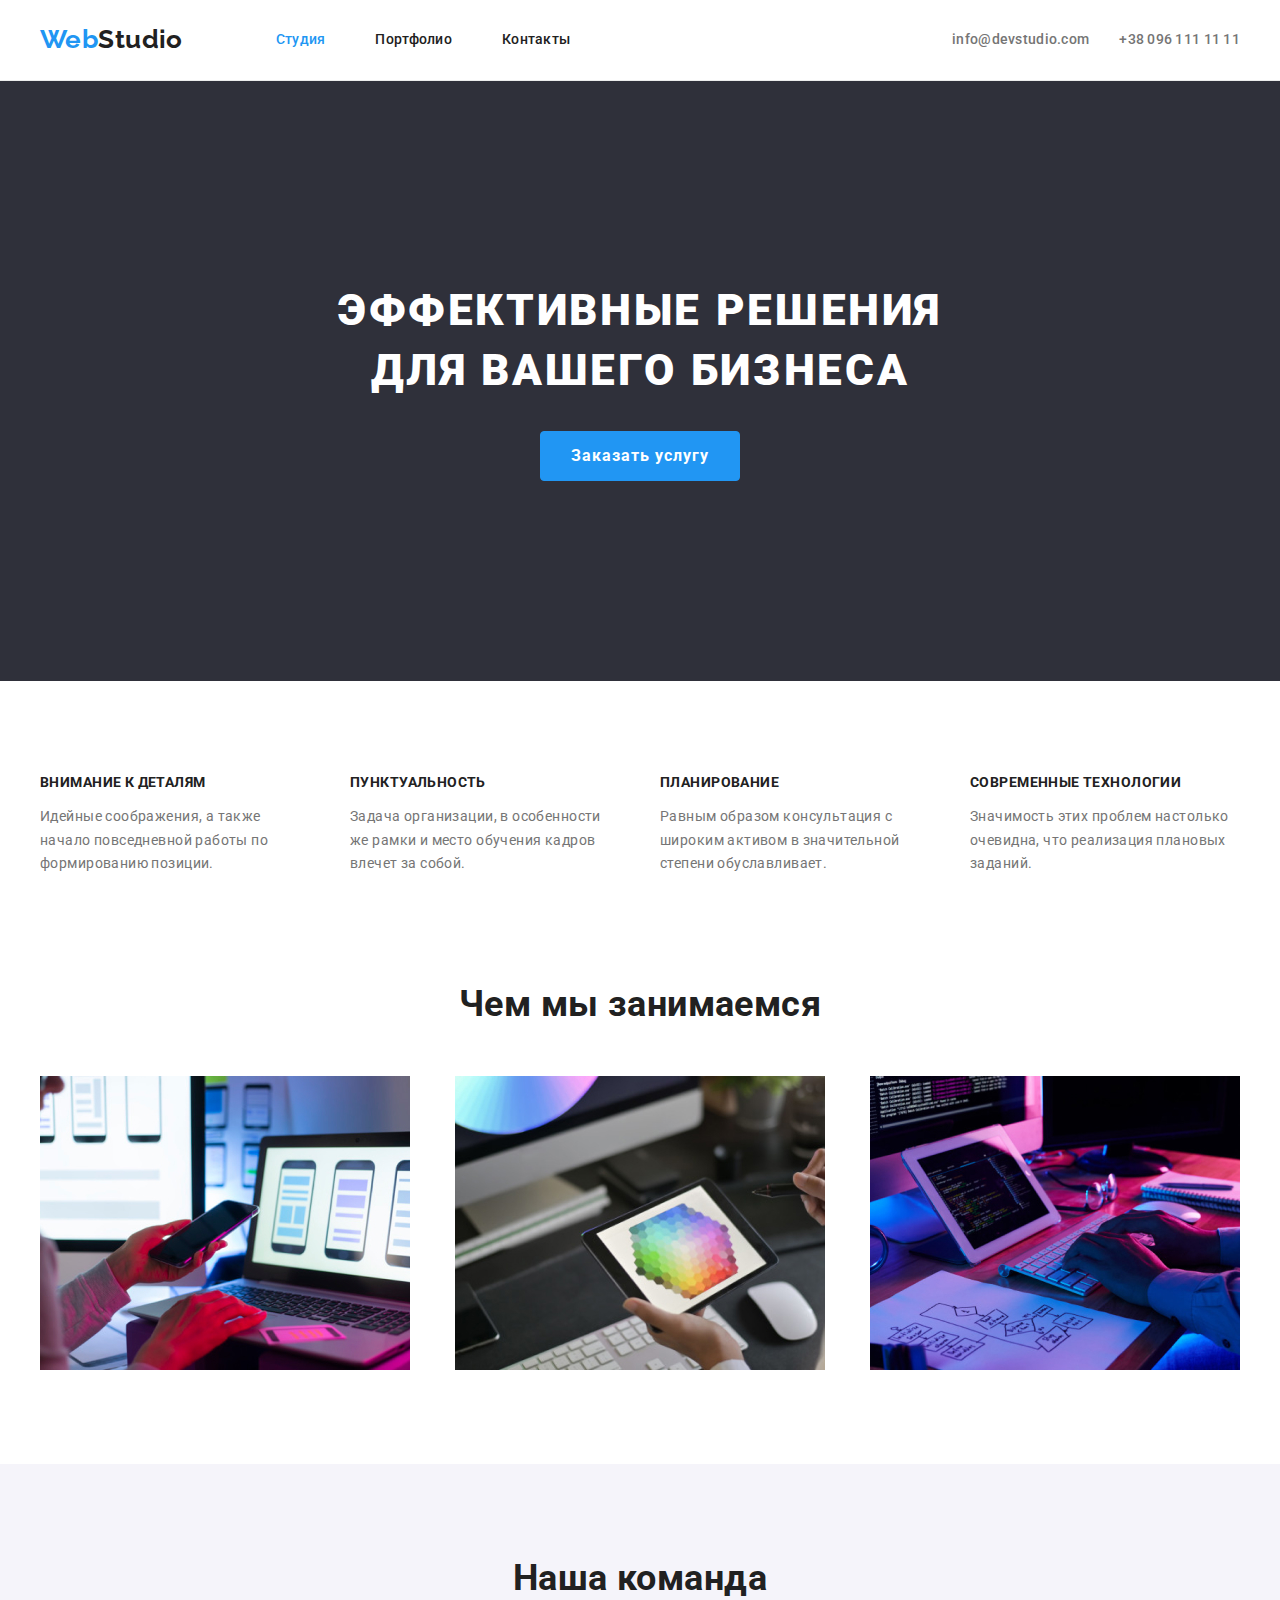
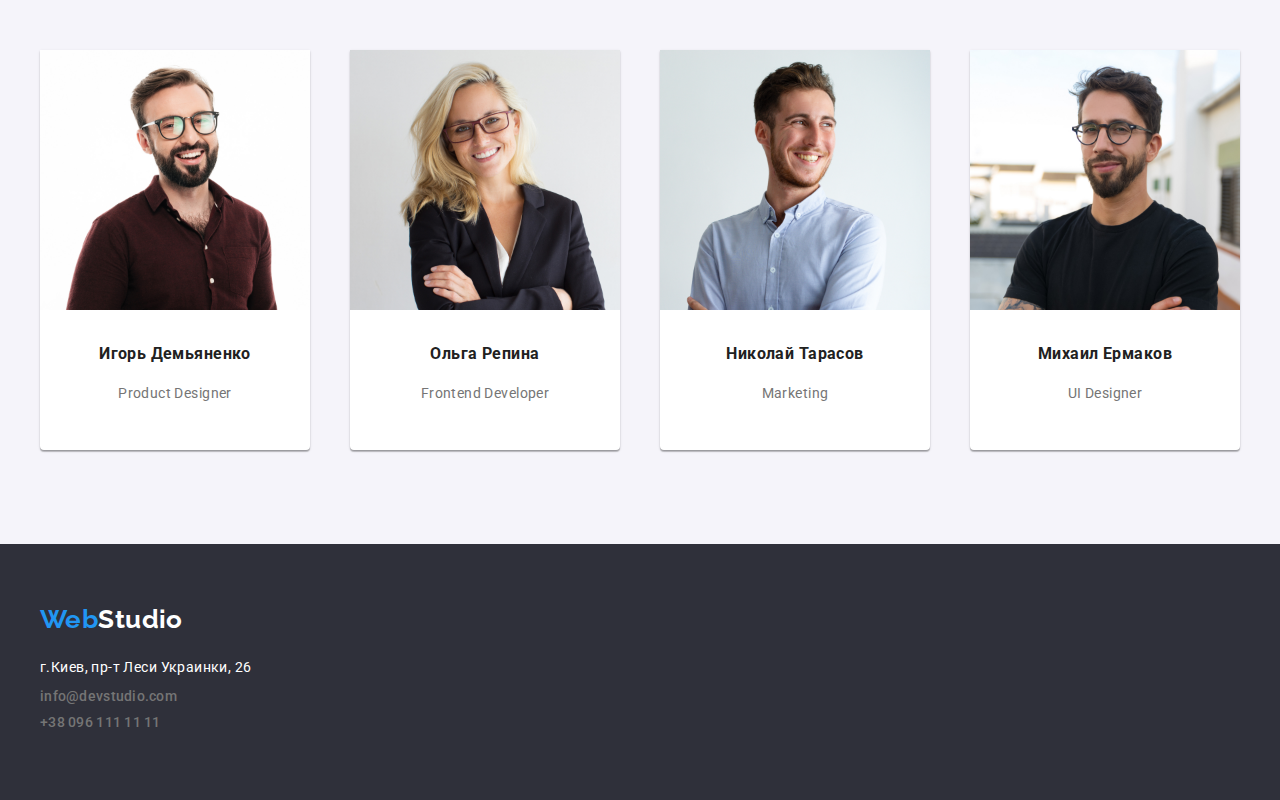
==== index.html @ 313c2406 "clone the hw3" ====
<!DOCTYPE html>
<html lang="ru">
<head>
    <meta charset="UTF-8">
    <meta http-equiv="X-UA-Compatible" content="IE=edge">
    <meta name="viewport" content="width=device-width, initial-scale=1.0">
    <title>Studio</title>
    <link rel="preconnect" href="https://fonts.gstatic.com">
    <link href="https://fonts.googleapis.com/css2?family=Raleway:wght@700&family=Roboto:wght@400;500;700&display=swap" rel="stylesheet">
    <link rel="stilesheet" href="https://cdnjs.cloudflare.com/ajax/libs/modern-normalize/1.0.0/modern-normalize.min.css">
    <link rel="stylesheet" href="./css/main.css">
</head>
<body>
    <header>
        <div class="container header">
            <nav class="header-nav">
                <a href="./index.html" class="logo black">
                    <span class="blue">Web</span>Studio
                </a>
                <ul class="page-ref"> 
                    <li>
                        <a href="./index.html" class="active page">Студия</a>
                    </li>
                    <li>
                        <a href="./portfolio.html" class="page">Портфолио</a>
                    </li>
                    <li>
                        <a href="https://github.com/OrlovskyiPavlo/goit-markup-hw-03" class="page">Контакты</a>
                    </li>
                </ul>
            </nav>
            <ul class="contacts">
                <li>
                    <a href="mailto:info@devstudio.com" class="mail">info@devstudio.com</a>
                </li>
                <li>
                    <a href="tel:+380961111111" class="mobile">+38 096 111 11 11</a>
                </li>
            </ul>         
        </div>
    </header>
    <main>
        <section class="hero">
            <div class="container wrapper">
                <h1>Эффективные решения для вашего бизнеса</h1>
                <button class="button">Заказать услугу</button>
            </div>
        </section>
         <!-- Особенности -->
        <section class="advantages">
            <div class="container">
                <!-- заголовок скроем -->
                <h2 class=visually-hidden>Принципы работы</h2>
                <ul>
                    <li class="advantages-list">
                        <h3>Внимание к деталям</h3>
                        <p>Идейные соображения, а также начало повседневной работы по формированию позиции.</p>
                    </li>
                    <li class="advantages-list">
                        <h3>Пунктуальность</h3>
                        <p>Задача организации, в особенности же рамки и место обучения кадров влечет за собой.</p>
                    </li>
                    <li class="advantages-list">
                        <h3>Планирование</h3>
                        <p>Равным образом консультация с широким активом в значительной степени обуславливает.</p>
                    </li>
                    <li class="advantages-list">
                        <h3>Современные технологии</h3>
                        <p>Значимость этих проблем настолько очевидна, что реализация плановых заданий.</p>
                    </li>
                </ul>
            </div>
        </section>
        <!-- Чем мы занимаемся -->
        <section class="occupation">
            <div class="container">
                <h2 class="occupation-title">Чем мы занимаемся</h2>
                <ul class="occupation-direct">
                    <li>
                        <img src="./images/img01.jpg" alt="Фото рабочего места 1" width="370">
                    </li>
                    <li>
                        <img src="./images/img02.jpg" alt="Фото рабочего места 2" width="370">
                    </li>
                    <li>
                        <img src="./images/img03.jpg" alt="Фото рабочего места 3" width="370">
                    </li>
                </ul>
            </div>
        </section>
        <!-- Наша команда -->
        <section class="group">
            <div class="container">
                <h2>Наша команда</h2>
                <ul class="employee-list">
                    <li>
                        <img src="./images/img04.jpg" alt="фото Игоря Демьянченко" width="270">
                        <div class="employee-card">
                            <h3 class="employee-name">Игорь Демьяненко</h3>
                            <p>Product Designer</p>
                        </div>
                    </li>
                    <li>
                        <img src="./images/img05.jpg" alt="фото Ольги Репиной" width="270">
                        <div class="employee-card">
                            <h3 class="employee-name">Ольга Репина</h3>
                            <p>Frontend Developer</p>
                        </div>
                    </li>
                    <li>
                        <img src="./images/img06.jpg" alt="фото Николая Тарасова" width="270">
                        <div class="employee-card">
                            <h3 class="employee-name">Николай Тарасов</h3>
                            <p>Marketing</p>
                        </div>                        
                    </li>
                    <li>
                        <img src="./images/img07.jpg" alt="фото Михаила Ермакова" width="270">
                        <div class="employee-card">
                            <h3 class="employee-name">Михаил Ермаков</h3>
                            <p>UI Designer</p>
                        </div>
                    </li>
                </ul>
            </div>
        </section>
    </main>
    <!--добро пожаловать в подвал-->
    <footer>
        <div class="container footer-flex">
            <a class="logo white" href="./index.html">
                <span class="blue">Web</span><span>Studio</span>
            </a>
            <address class="address">
                <p>г.Киев, пр-т Леси Украинки, 26</p>
            </address>
            <ul class="footer-contacts">
                <li>
                    <a href="mailto:info@devstudio.com" class="mail">info@devstudio.com</a>
                </li>
                <li>
                    <a href="tel:+380961111111" class="mobile">+38 096 111 11 11</a>
                </li>
            </ul>
        </div>              
    </footer>
</body>
</html>
---- css/main.css ----
/* Применяем кастомную переменную */
:root {
  --primary-font-color: #212121;
  --secondary-font-color: #757575;
  --accent-color: #2196f3;
  --second-accent-color: #ffffff;
  --hero-background-color: #2f303a;
  --background-color: #f5f4fa;
  --secondary-backround-color: #2f303a;
  --card-shadow: 0px 2px 1px rgba(0, 0, 0, 0.2), 0px 1px 1px rgba(0, 0, 0, 0.14),
    0px 1px 3px rgba(0, 0, 0, 0.12);
}
/* отображаем картинки блоками */
img {
  display: block;
  max-width: 100%;
  height: auto;
}
body {
  font-family: 'Roboto', sans-serif;
  font-weight: 400;
  letter-spacing: 0.03em;
  font-size: 14px;
  line-height: 1.71;
  color: var(--primary-font-color);
  margin: 0px;
}
/* Убираем точки элементов списка */
ul {
  list-style-type: none;
  padding: 0;
  margin: 0;
}
/* убираем подчеркивание ссылок */
a,
a:visited {
  text-decoration: none;
}
h1 {
  margin: 0;
  font-weight: 900;
  font-size: 44px;
  line-height: 1.36;
  letter-spacing: 0.06em;
  text-align: center;
  color: #ffffff;
  text-transform: uppercase;
}
/* задаём основные параметры которые не были унаследованны */
h2 {
  font-size: 36px;
  line-height: 1.16;
  font-weight: 700;
  text-align: center;
  margin: 0;
}
/* убераем маржин для заголовка 3 уровня */
h3 {
  margin: 0;
}
h3 p {
  font-style: normal;
  font-weight: normal;
  font-size: 14px;
  line-height: 1.7;
  color: var(--secondary-font-color);
  letter-spacing: 0.03em;
}
/* Прячем псевдо заголовки */
.visually-hidden {
  position: absolute !important;
  clip: rect(1px 1px 1px 1px); /* IE6, IE7 */
  clip: rect(1px, 1px, 1px, 1px);
  padding: 0 !important;
  border: 0 !important;
  height: 1px !important;
  width: 1px !important;
  overflow: hidden;
}
/* размер основного контейнера на всех секциях */
.container {
  width: 1200px;
  padding-left: 15px;
  padding-right: 15px;
  margin-left: auto;
  margin-right: auto;
}
header {
  border-bottom: 1px solid #ececec;
}
.header {
  display: flex;
  align-items: center;
}
.header-nav {
  display: flex;
  align-items: center;
}
.logo {
  font-family: 'Raleway', sans-serif;
  font-weight: 700;
  font-size: 26px;
  line-height: 1.19;
  padding-top: 24px;
  padding-bottom: 25px;
}
.black {
  color: var(--primary-font-color);
}
.white {
  color: var(--second-accent-color);
}
.blue {
  color: var(--accent-color);
}
.logo:focus {
  outline: none;
}
.logo.black {
  margin-right: 93px;
}
.page-ref {
  display: flex;
}
.page-ref li:not(:last-child) {
  margin-right: 50px;
}
.page:focus {
  outline: none;
  color: var(--accent-color);
}
/* Нашим ссылкам задаём верхний и нижний отступ */
.page {
  color: var(--primary-font-color);
  padding-top: 32px;
  padding-bottom: 32px;
}
.page-ref,
a:visited {
  letter-spacing: 0.02em;
  line-height: 1.14;
  font-weight: 500;
}
/* меняем цвет ссылок и контактов при наведении курсора */
.page-ref a:hover,
.mail:hover,
.mobile:hover {
  color: var(--accent-color);
}
/* Располагаем информацию блока контактов горизонтально */
.contacts {
  display: flex;
  margin-left: auto;
}
.contacts li:last-child {
  margin-left: 30px;
}
.mail,
.mobile {
  display: flex;
  align-items: center;
  letter-spacing: 0.02em;
  line-height: 1.2;
  font-weight: 500;
  color: var(--secondary-font-color);
}
/*подсвечиваем цветом активную страницу*/
.active.page {
  color: var(--accent-color);
}
/*Блок Герой - он такой! Кто мерял - тот знает*/
.hero {
  background-size: cover;
  background-position: center;
  background-color: var(--hero-background-color);
  text-align: center;
  height: 600px;
  display: flex;
  box-sizing: border-box;
  padding-top: 200px;
  padding-bottom: 200px;
}
/*Геройская кнопка*/
.button,
.button:focus {
  width: 200px;
  height: 50px;
  border: 1px solid var(--accent-color);
  background-color: var(--accent-color);
  letter-spacing: 0.06em;
  line-height: 1.87;
  font-size: 16px;
  font-family: 'Roboto', sans-serif;
  color: var(--second-accent-color);
  font-weight: 700;
  outline: none;
  cursor: pointer;
  margin-top: 30px;
  border-radius: 4px;
}
.wrapper {
  width: 696px;
  margin: 0 auto;
}
/*задаём ключевые параметры блоку превосходств*/
.advantages {
  line-height: 1.1;
  letter-spacing: 0.03em;
  padding-top: 94px;
  padding-bottom: 94px;
}
.advantages ul {
  display: flex;
  justify-content: space-between;
}
.advantages li:last-child {
  margin-right: 0;
}
/*задаем ширину блока преимуществ*/
.advantages li {
  width: 270px;
}
.advantages h3 {
  font-size: 14px;
  line-height: 1.14;
  font-weight: 700;
  text-transform: uppercase;
  color: var(--primary-font-color);
}
.advantages,
.group p {
  line-height: 1.7;
  color: var(--secondary-font-color);
}
/* секция Occupation */
.occupation {
  padding-bottom: 94px;
}

.occupation-title {
  margin-bottom: 50px;
}
.occupation-direct {
  display: flex;
  justify-content: space-between;
}
/* блок Group */
.group {
  background-color: var(--background-color);
  display: flex;
  padding-top: 94px;
  padding-bottom: 94px;
}
.employee-list {
  display: flex;
  justify-content: space-between;
}
.employee-list li:last-child {
  margin-right: 0;
}
.employee-card {
  padding-top: 30px;
  padding-bottom: 30px;
}
.group h2 {
  margin-bottom: 50px;
}
.employee-list > li {
  background-color: #ffffff;
  width: 270px;
  box-shadow: var(--card-shadow);
  border-radius: 0px 0px 4px 4px;
  text-align: center;
}

/* Страница Portfolio */
.portfolio {
  display: flex;
  padding-bottom: 94px;
  padding-top: 94px;
}
.filter-panel {
  display: flex;
  justify-content: centere;
  margin-left: 280px;
  padding-bottom: 88px;
}
.filter-panel button {
  font-family: 'Roboto', sans-serif;
  font-weight: 500;
  font-size: 16px;
  line-height: 1.63;
  background-color: var(--background-color);
  color: var(--primary-font-color);
  padding: 6px 22px;
  border-radius: 4px;
  border: 1px solid #f5f4fa;
  transition: 0.3s;
}
.filter-panel button:hover {
  background-color: var(--accent-color);
  border-color: transparent;
  color: var(--second-accent-color);
  cursor: pointer;
  box-shadow: 0px 3px 1px rgba(0, 0, 0, 0.1), 0px 1px 2px rgba(0, 0, 0, 0.08),
    0px 2px 2px rgba(0, 0, 0, 0.12);
}
.filter-panel li {
  margin-right: 8px;
}
.filter-panel li:last-child {
  margin-right: 0px;
}
.project-link li {
  width: 370px;
  border: 1px solid #eeeeee;
  margin-left: 30px;
  margin-top: 30px;
}
.project-link {
  font-weight: bold;
  font-size: 18px;
  line-height: 2;
  letter-spacing: 0.06em;
  color: var(--primary-font-color);
}
.projects-list {
  display: flex;
  flex-wrap: wrap;
  margin-left: -30px;
  margin-top: -30px;
}
.projects-list li {
  width: 370px;
  border: 1px solid #eeeeee;
  margin-left: 30px;
  margin-top: 30px;
}
.projects-list h3 {
  font-weight: 700;
  font-size: 18px;
  letter-spacing: 0.06em;
  line-height: 2;
  text-align: left;
  color: var(--primary-font-color);
  margin-top: 20px;
  margin-left: 24px;
  margin-bottom: 4px;
}
.projects-list p {
  font-size: 16px;
  line-height: 1.87;
  letter-spacing: 0.03em;
  color: var(--secondary-font-color);
  margin-top: 4px;
  margin-left: 24px;
  margin-bottom: 20px;
}

/* блок footer */
footer {
  background-color: var(--hero-background-color);
}
.footer-flex {
  padding-top: 60px;
  padding-bottom: 60px;
}
.logo.white {
  display: inline-block;
  padding-top: 0;
  padding-bottom: 0;
}
/*отменяем интерполяцию*/
.address {
  font-style: normal;
  color: var(--second-accent-color);
}
.address p {
  margin-top: 20px;
  margin-bottom: 9px;
}
.footer-contacts li:not(last-child) {
  margin-bottom: 9px;
}
.contacts a {
  font-weight: 500;
  line-height: 1.1;
  color: var(--secondary-font-color);
}
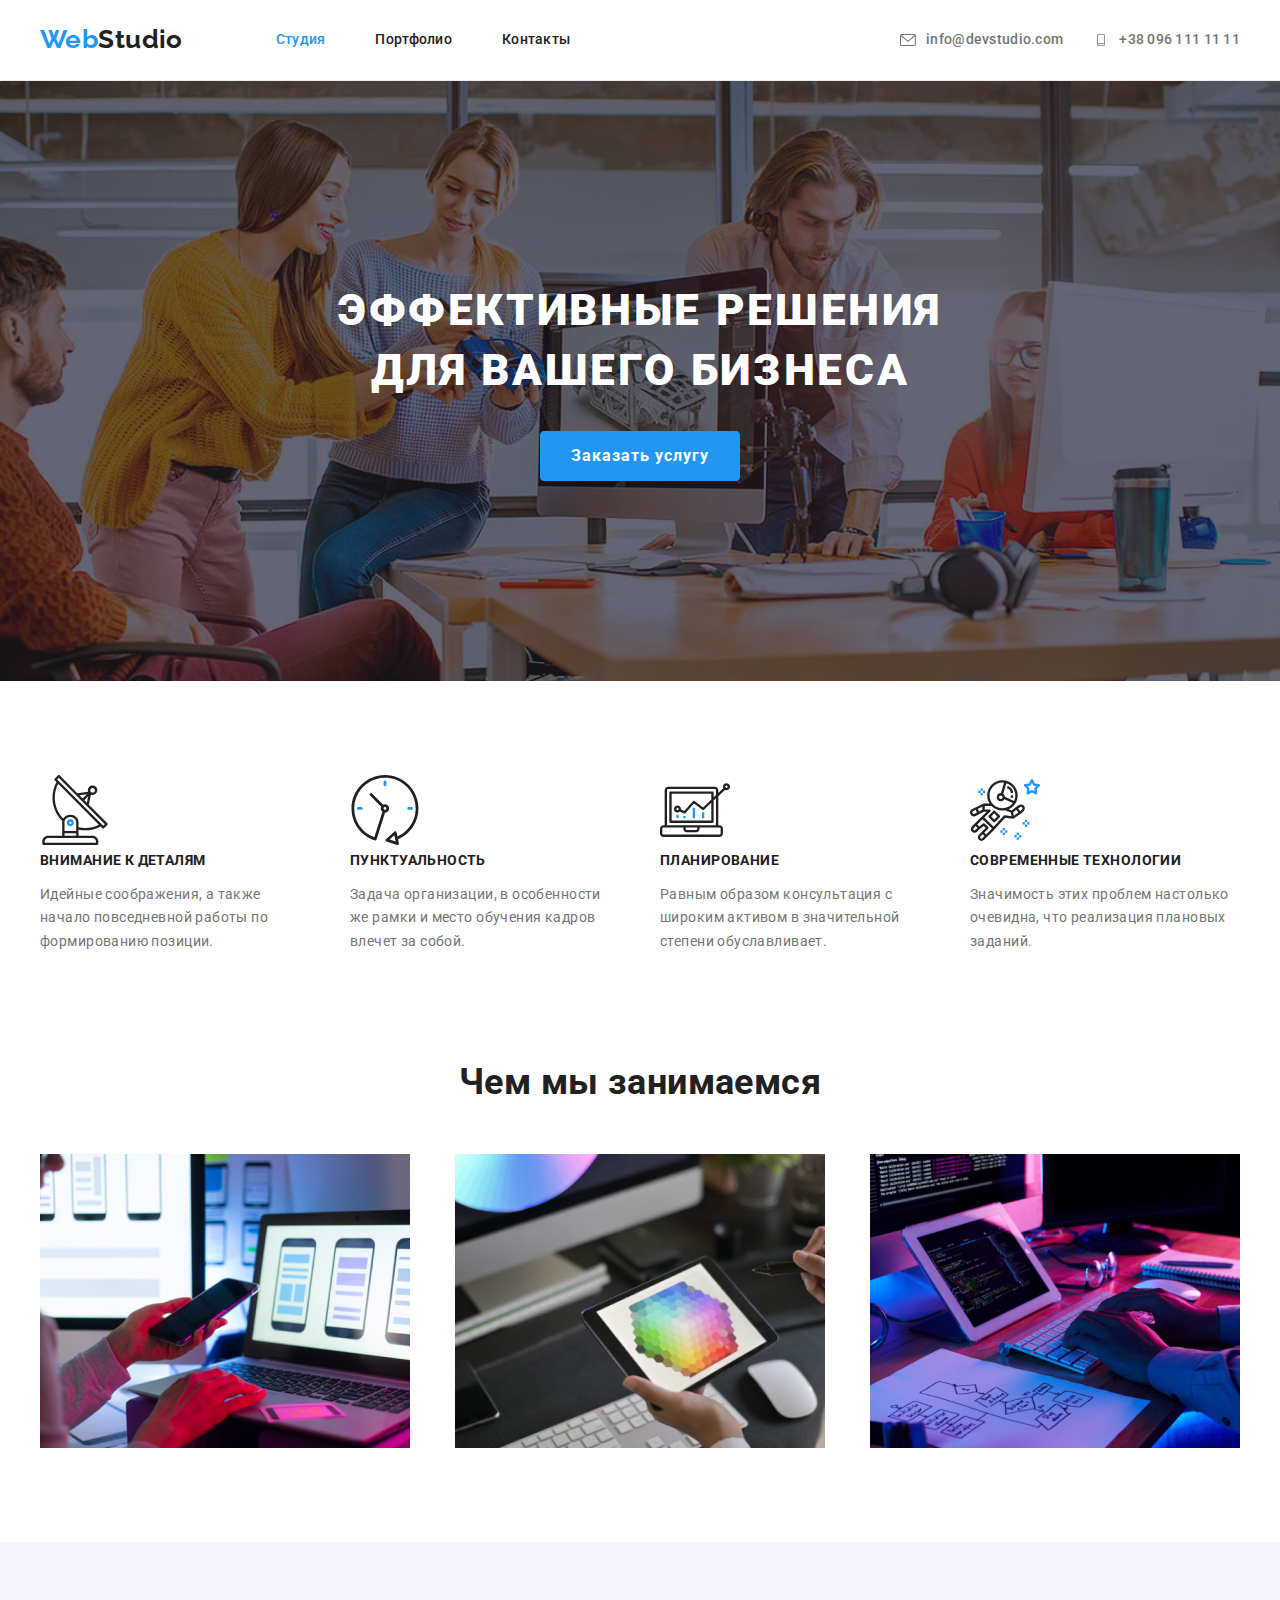
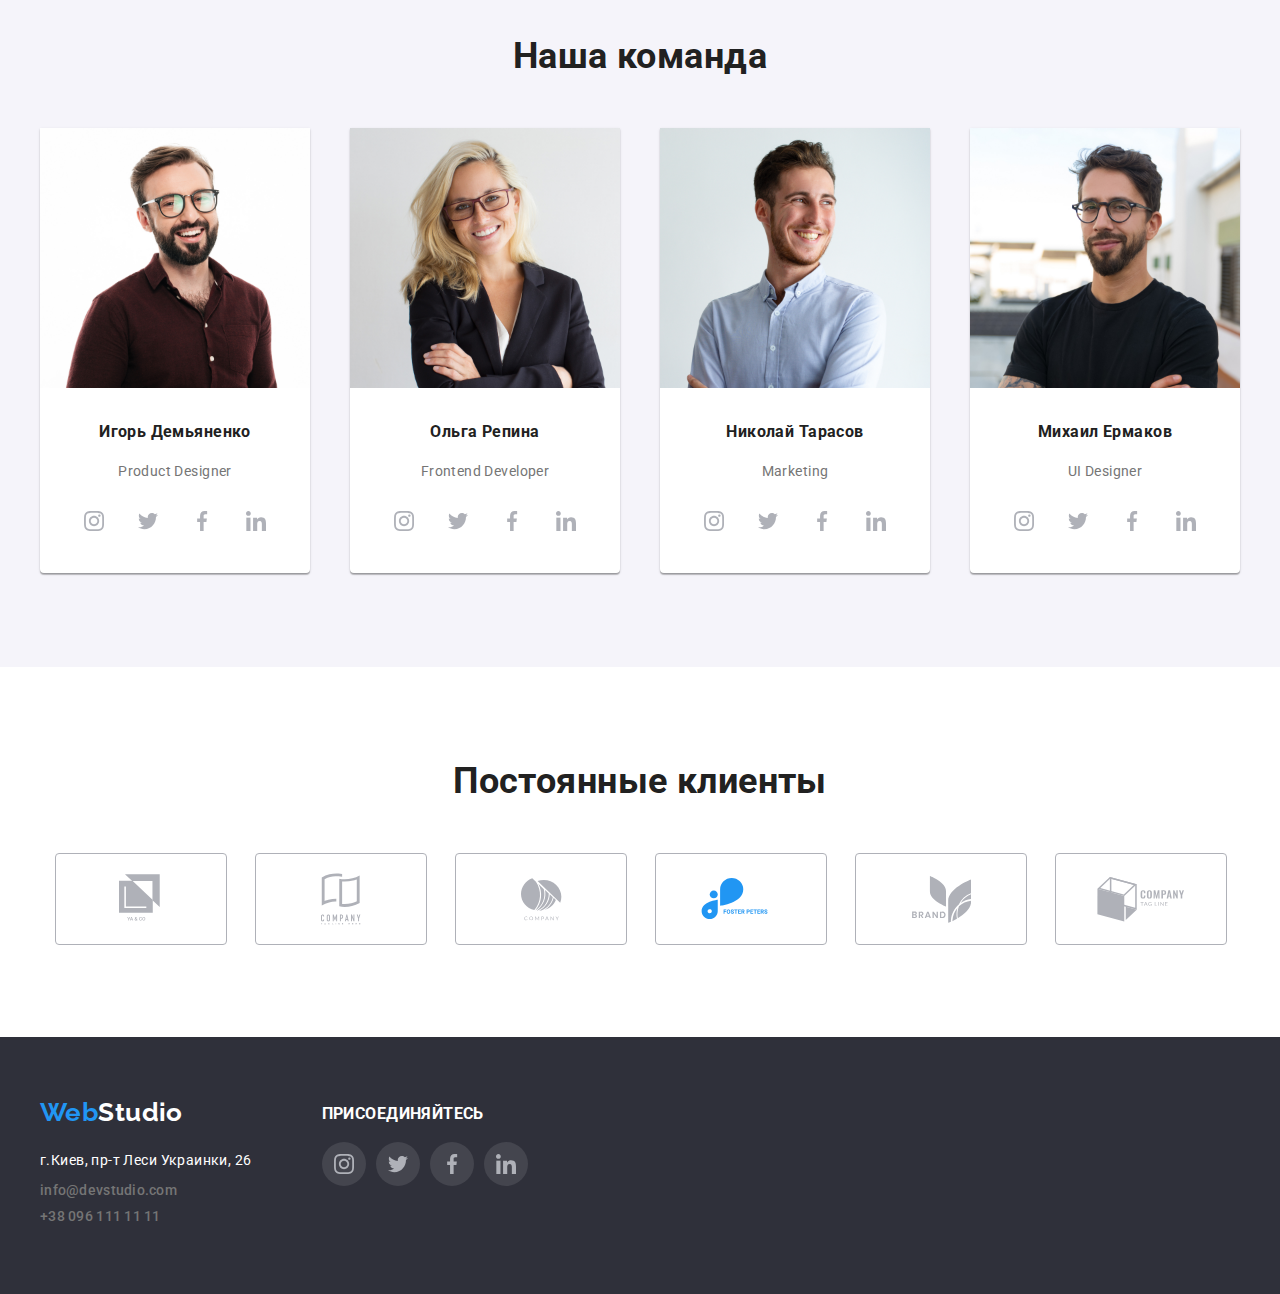
==== commit 62f3b43f: "add icons" ====
--- a/index.html
+++ b/index.html
@@ -31,10 +31,16 @@
             </nav>
             <ul class="contacts">
                 <li>
-                    <a href="mailto:info@devstudio.com" class="mail">info@devstudio.com</a>
+                    <a href="mailto:info@devstudio.com" class="mail">
+                        <svg>
+                            <use href="./images/sprite.svg#icon-envelope"></use>
+                        </svg>info@devstudio.com</a>
                 </li>
                 <li>
-                    <a href="tel:+380961111111" class="mobile">+38 096 111 11 11</a>
+                    <a href="tel:+380961111111" class="mobile">
+                    <svg>
+                        <use href="./images/sprite.svg#icon-smartphone"></use>
+                    </svg>+38 096 111 11 11</a>
                 </li>
             </ul>         
         </div>
@@ -51,20 +57,32 @@
             <div class="container">
                 <!-- заголовок скроем -->
                 <h2 class=visually-hidden>Принципы работы</h2>
-                <ul>
-                    <li class="advantages-list">
+                <ul class="advantages-list">
+                    <li class="item">                       
+                        <svg class="svg-icon" width="70px" height="70px">
+                            <use href="./images/sprite.svg#icon-antenna"></use>
+                        </svg>                        
                         <h3>Внимание к деталям</h3>
                         <p>Идейные соображения, а также начало повседневной работы по формированию позиции.</p>
                     </li>
-                    <li class="advantages-list">
+                    <li class="item">
+                        <svg class="svg-icon" width="70px" height="70px">
+                            <use href="./images/sprite.svg#icon-clock"></use>
+                        </svg>
                         <h3>Пунктуальность</h3>
                         <p>Задача организации, в особенности же рамки и место обучения кадров влечет за собой.</p>
                     </li>
-                    <li class="advantages-list">
+                    <li class="item">
+                        <svg class="svg-icon" width="70px" height="70px">
+                            <use href="./images/sprite.svg#icon-diagram"></use>
+                        </svg>
                         <h3>Планирование</h3>
                         <p>Равным образом консультация с широким активом в значительной степени обуславливает.</p>
                     </li>
-                    <li class="advantages-list">
+                    <li class="item">
+                        <svg class="svg-icon" width="70px" height="70px">
+                            <use href="./images/sprite.svg#icon-astronaut"></use>
+                        </svg>
                         <h3>Современные технологии</h3>
                         <p>Значимость этих проблем настолько очевидна, что реализация плановых заданий.</p>
                     </li>
@@ -98,6 +116,36 @@
                         <div class="employee-card">
                             <h3 class="employee-name">Игорь Демьяненко</h3>
                             <p>Product Designer</p>
+                            <ul class="group-social">
+                                <li class="social-link"> 
+                                    <a href="#" class="icon">
+                                        <svg>
+                                            <use href="./images/sprite.svg#icon-instagram"></use>
+                                        </svg>
+                                    </a>
+                                </li>
+                                <li class="social-link">
+                                    <a href="#" class="icon">
+                                        <svg>
+                                            <use href="./images/sprite.svg#icon-twitter"></use>
+                                        </svg>
+                                    </a>
+                                </li>
+                                <li class="social-link">
+                                    <a href="#" class="icon">
+                                        <svg>
+                                            <use href="./images/sprite.svg#icon-facebook"></use>
+                                        </svg>
+                                    </a>
+                                </li>
+                                <li class="social-link">
+                                    <a href="#" class="icon">
+                                        <svg>
+                                            <use href="./images/sprite.svg#icon-linkedin"></use>
+                                        </svg>
+                                    </a>
+                                </li>
+                            </ul>
                         </div>
                     </li>
                     <li>
@@ -105,6 +153,36 @@
                         <div class="employee-card">
                             <h3 class="employee-name">Ольга Репина</h3>
                             <p>Frontend Developer</p>
+                            <ul class="group-social">
+                                <li class="social-link">
+                                    <a href="#" class="icon">
+                                        <svg>
+                                            <use href="./images/sprite.svg#icon-instagram"></use>
+                                        </svg>
+                                    </a>
+                                </li>
+                                <li class="social-link">
+                                    <a href="#" class="icon">
+                                        <svg>
+                                            <use href="./images/sprite.svg#icon-twitter"></use>
+                                        </svg>
+                                    </a>
+                                </li>
+                                <li class="social-link">
+                                    <a href="#" class="icon">
+                                        <svg>
+                                            <use href="./images/sprite.svg#icon-facebook"></use>
+                                        </svg>
+                                    </a>
+                                </li>
+                                <li class="social-link">
+                                    <a href="#" class="icon">
+                                        <svg>
+                                            <use href="./images/sprite.svg#icon-linkedin"></use>
+                                        </svg>
+                                    </a>
+                                </li>
+                            </ul>
                         </div>
                     </li>
                     <li>
@@ -112,6 +190,36 @@
                         <div class="employee-card">
                             <h3 class="employee-name">Николай Тарасов</h3>
                             <p>Marketing</p>
+                            <ul class="group-social">
+                                <li class="social-link">
+                                    <a href="#" class="icon">
+                                        <svg>
+                                            <use href="./images/sprite.svg#icon-instagram"></use>
+                                        </svg>
+                                    </a>
+                                </li>
+                                <li class="social-link">
+                                    <a href="#" class="icon">
+                                        <svg>
+                                            <use href="./images/sprite.svg#icon-twitter"></use>
+                                        </svg>
+                                    </a>
+                                </li>
+                                <li class="social-link">
+                                    <a href="#" class="icon">
+                                        <svg>
+                                            <use href="./images/sprite.svg#icon-facebook"></use>
+                                        </svg>
+                                    </a>
+                                </li>
+                                <li class="social-link">
+                                    <a href="#" class="icon">
+                                        <svg>
+                                            <use href="./images/sprite.svg#icon-linkedin"></use>
+                                        </svg>
+                                    </a>
+                                </li>
+                            </ul>
                         </div>                        
                     </li>
                     <li>
@@ -119,7 +227,86 @@
                         <div class="employee-card">
                             <h3 class="employee-name">Михаил Ермаков</h3>
                             <p>UI Designer</p>
+                            <ul class="group-social">
+                                <li class="social-link">
+                                    <a href="#" class="icon">
+                                        <svg>
+                                            <use href="./images/sprite.svg#icon-instagram"></use>
+                                        </svg>
+                                    </a>
+                                </li>
+                                <li class="social-link">
+                                    <a href="#" class="icon">
+                                        <svg>
+                                            <use href="./images/sprite.svg#icon-twitter"></use>
+                                        </svg>
+                                    </a>
+                                </li>
+                                <li class="social-link">
+                                    <a href="#" class="icon">
+                                        <svg>
+                                            <use href="./images/sprite.svg#icon-facebook"></use>
+                                        </svg>
+                                    </a>
+                                </li>
+                                <li class="social-link">
+                                    <a href="#" class="icon">
+                                        <svg>
+                                            <use href="./images/sprite.svg#icon-linkedin"></use>
+                                        </svg>
+                                    </a>
+                                </li>
+                            </ul>
                         </div>
+                    </li>
+                </ul>
+            </div>
+        </section>
+        <section class="customers">
+            <div class="container">
+                <h2 class="customers-title">Постоянные клиенты</h2>
+                <ul class="customers-list">
+                    <li>
+                        <a href="#" class="customers-link">
+                            <svg class="icon-company" width="45px" height="50px">
+                                <use href="./images/sprite.svg#icon-logo-1"></use>
+                            </svg>
+                        </a>
+                    </li>
+                    <li>
+                        <a href="#" class="customers-link">
+                            <svg class="icon-company" width="40px" height="52px">
+                                <use href="./images/sprite.svg#icon-logo-2"></use>
+                            </svg>
+                        </a>
+                    </li>
+                    <li>
+                        <a href="#" class="customers-link">
+                            <svg class="icon-company" width="41px" height="43px">
+                                <use href="./images/sprite.svg#icon-logo-3"></use>
+                            </svg>
+                        </a>
+                    </li>
+                    <li>
+                        <a href="#" class="customers-link">
+                            <svg class="icon-company" width="80px" height="42px">
+                                <use href="./images/sprite.svg#icon-logo-4"></use>
+                            </svg>
+                        </a>
+                    </li>
+                    <li>
+                        <a href="#" class="customers-link">
+                            <svg class="icon-company" width="59px" height="47px">
+                                <use href="./images/sprite.svg#icon-logo-5"></use>
+                            </svg>
+                        </a>
+                    </li>
+                    <li>
+                        <a href="#" class="customers-link">
+                            <svg class="icon-company" width="88px" height="45px">
+                                <use href="./images/sprite.svg#icon-logo-6"></use>
+                            </svg>
+                        </a>
                     </li>
                 </ul>
             </div>
@@ -128,21 +315,56 @@
     <!--добро пожаловать в подвал-->
     <footer>
         <div class="container footer-flex">
-            <a class="logo white" href="./index.html">
-                <span class="blue">Web</span><span>Studio</span>
-            </a>
-            <address class="address">
-                <p>г.Киев, пр-т Леси Украинки, 26</p>
-            </address>
-            <ul class="footer-contacts">
-                <li>
-                    <a href="mailto:info@devstudio.com" class="mail">info@devstudio.com</a>
-                </li>
-                <li>
-                    <a href="tel:+380961111111" class="mobile">+38 096 111 11 11</a>
-                </li>
-            </ul>
-        </div>              
+            <div>
+                <a class="logo white" href="./index.html">
+                    <span class="blue">Web</span><span>Studio</span>
+                </a>
+                <address class="address">
+                    <p>г.Киев, пр-т Леси Украинки, 26</p>
+                </address>
+                <ul class="footer-contacts">
+                    <li>
+                        <a href="mailto:info@devstudio.com" class="mail">info@devstudio.com</a>
+                    </li>
+                    <li>
+                        <a href="tel:+380961111111" class="mobile">+38 096 111 11 11</a>
+                    </li>
+                </ul>
+            </div>    
+            <div class="connect">
+                <h3>Присоединяйтесь</h3>
+                <ul class="footer-social-link">
+                    <li class="social-link">
+                        <a href="#" class="icon">
+                            <svg>
+                                <use href="./images/sprite.svg#icon-instagram"></use>
+                            </svg>
+                        </a>
+                    </li>
+                    <li class="social-link">
+                        <a href="#" class="icon">
+                            <svg>
+                                <use href="./images/sprite.svg#icon-twitter"></use>
+                            </svg>
+                        </a>
+                    </li>
+                    <li class="social-link">
+                        <a href="#" class="icon">
+                            <svg>
+                                <use href="./images/sprite.svg#icon-facebook"></use>
+                            </svg>
+                        </a>
+                    </li>
+                    <li class="social-link">
+                        <a href="#" class="icon">
+                            <svg>
+                                <use href="./images/sprite.svg#icon-linkedin"></use>
+                            </svg>
+                        </a>
+                    </li>
+                </ul>
+            </div>
+        </div>       
     </footer>
 </body>
 </html>--- a/css/main.css
+++ b/css/main.css
@@ -172,7 +172,11 @@
 .hero {
   background-size: cover;
   background-position: center;
-  background-color: var(--hero-background-color);
+  background-image: linear-gradient(
+      rgba(47, 48, 58, 0.4),
+      rgba(47, 48, 58, 0.4)
+    ),
+    url(../images/hero.jpg);
   text-align: center;
   height: 600px;
   display: flex;
@@ -273,6 +277,38 @@
   text-align: center;
 }
 
+/* Наши пользователи */
+.customers-title {
+  margin-bottom: 50px;
+}
+.customers-list {
+  display: flex;
+  justify-content: center;
+  align-items: center;
+  padding-bottom: 94px;
+}
+.customers-list li {
+  width: 170px;
+  height: 90px;
+  margin-right: 30px;
+}
+.customers-list li:last-child {
+  margin-right: 0;
+}
+.customers-list a {
+  border: 1px solid #afb1b8;
+  border-radius: 4px;
+  margin-right: 30px;
+  display: flex;
+  width: 100%;
+  height: 90px;
+  justify-content: center;
+  align-items: center;
+}
+.customers {
+  padding-top: 94px;
+}
+
 /* Страница Portfolio */
 .portfolio {
   display: flex;
@@ -360,8 +396,6 @@
 /* блок footer */
 footer {
   background-color: var(--hero-background-color);
-}
-.footer-flex {
   padding-top: 60px;
   padding-bottom: 60px;
 }
@@ -387,3 +421,84 @@
   line-height: 1.1;
   color: var(--secondary-font-color);
 }
+
+/* social stylesheet */
+.group-social {
+  margin-top: 16px;
+  display: flex;
+  border-radius: 50%;
+  padding-left: 32px;
+  padding-right: 32px;
+  justify-content: space-between;
+}
+.social-link {
+  width: 44px;
+  height: 44px;
+  display: flex;
+  justify-content: center;
+  align-items: center;
+  border-radius: 50%;
+}
+.social-link a {
+  width: 100%;
+  display: flex;
+  justify-content: center;
+  align-items: center;
+  margin: auto;
+  border-radius: 50%;
+  height: 100%;
+}
+.icon {
+  display: flex;
+  justify-content: center;
+  align-items: center;
+  width: 100%;
+  height: 100%;
+}
+.social-link svg {
+  width: 20px;
+  height: 20px;
+  fill: #afb1b8;
+}
+.social-link:hover {
+  background-color: var(--accent-color);
+}
+.mail svg {
+  width: 16px;
+  height: 12px;
+  fill: var(--secondary-font-color);
+  margin-right: 10px;
+}
+.mobile svg {
+  width: 16px;
+  height: 12px;
+  fill: var(--secondary-font-color);
+  margin-right: 10px;
+}
+.footer-flex {
+  display: flex;
+}
+.connect {
+  margin-left: 70px;
+  text-transform: uppercase;
+  color: #ffffff;
+  font-size: 14px;
+  line-height: 16px;
+  letter-spacing: 0.03em;
+  padding-top: 9px;
+}
+.connect h3 {
+  margin-bottom: 20px;
+}
+.footer-social-link {
+  display: flex;
+}
+.footer-social-link li {
+  margin-right: 10px;
+}
+.footer-social-link a {
+  background-color: rgba(255, 255, 255, 0.1);
+}
+.footer-social-link svg {
+  fill: #ffffff;
+}
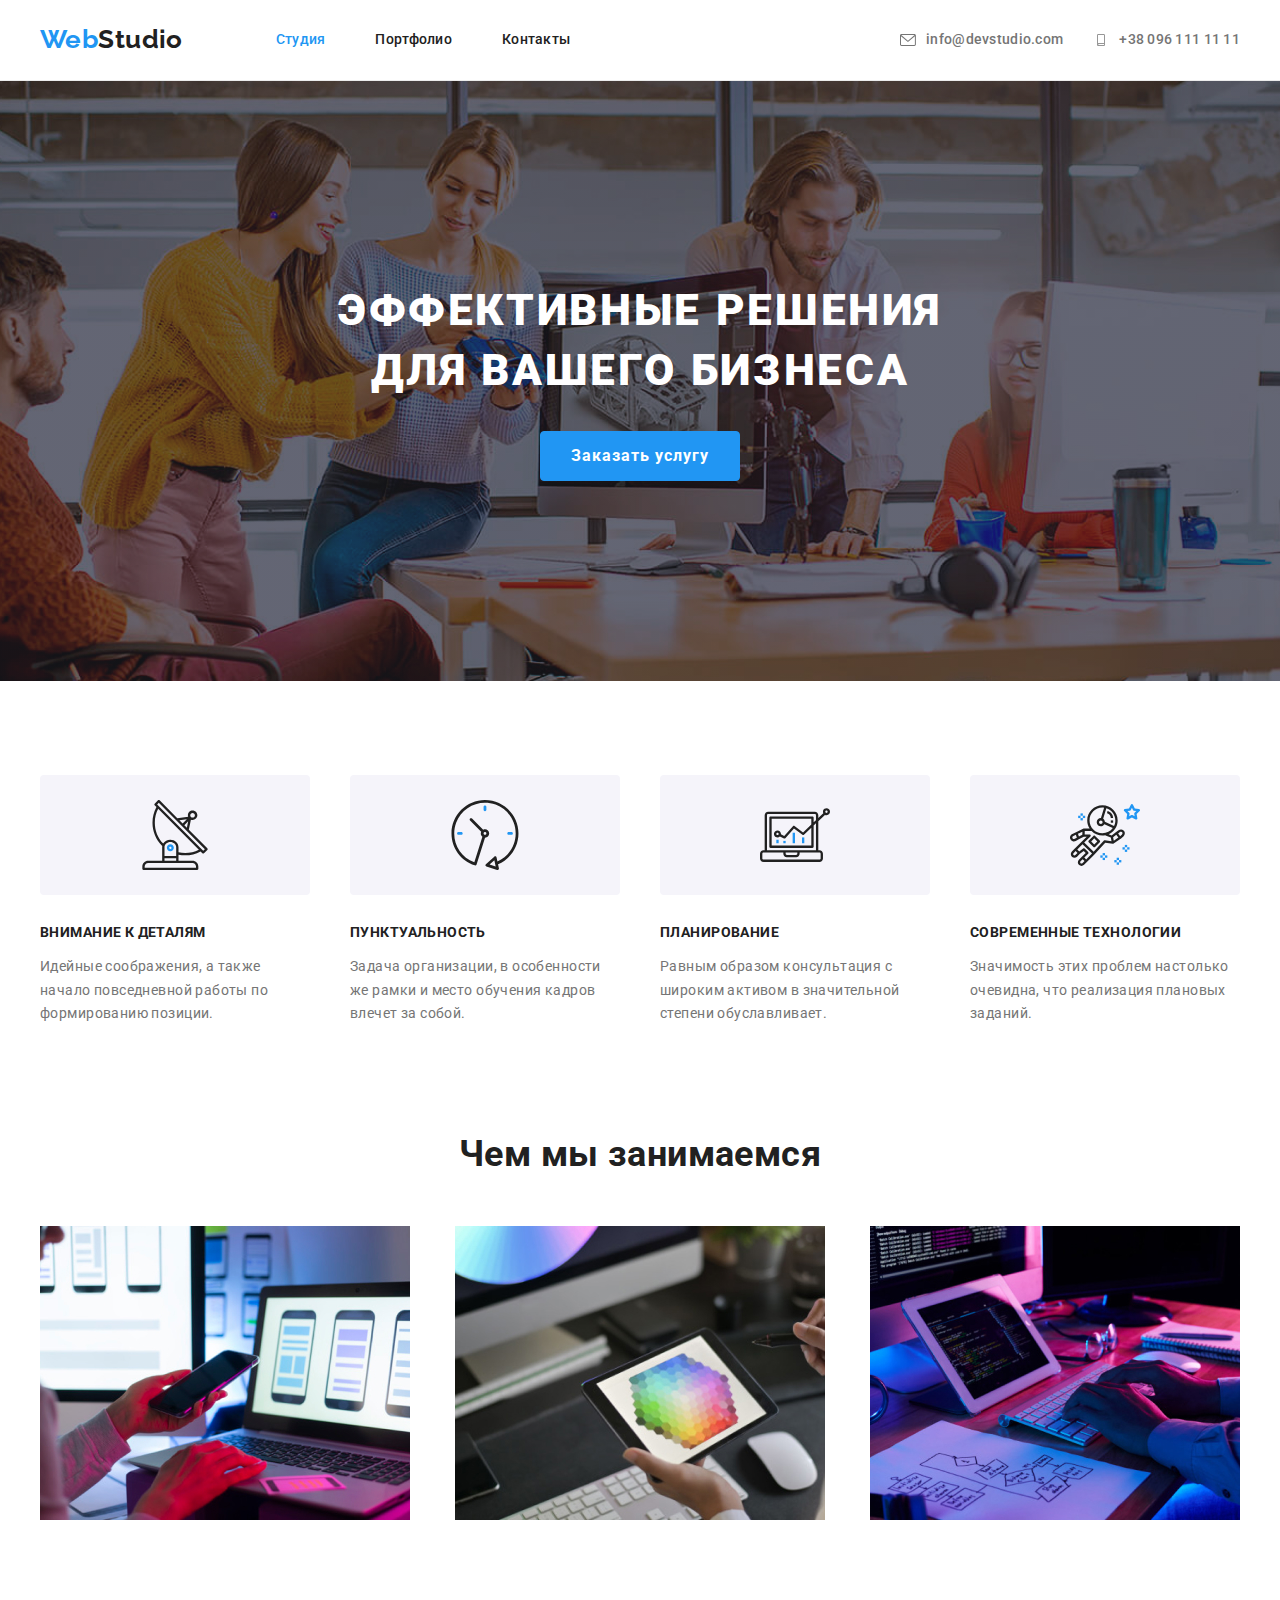
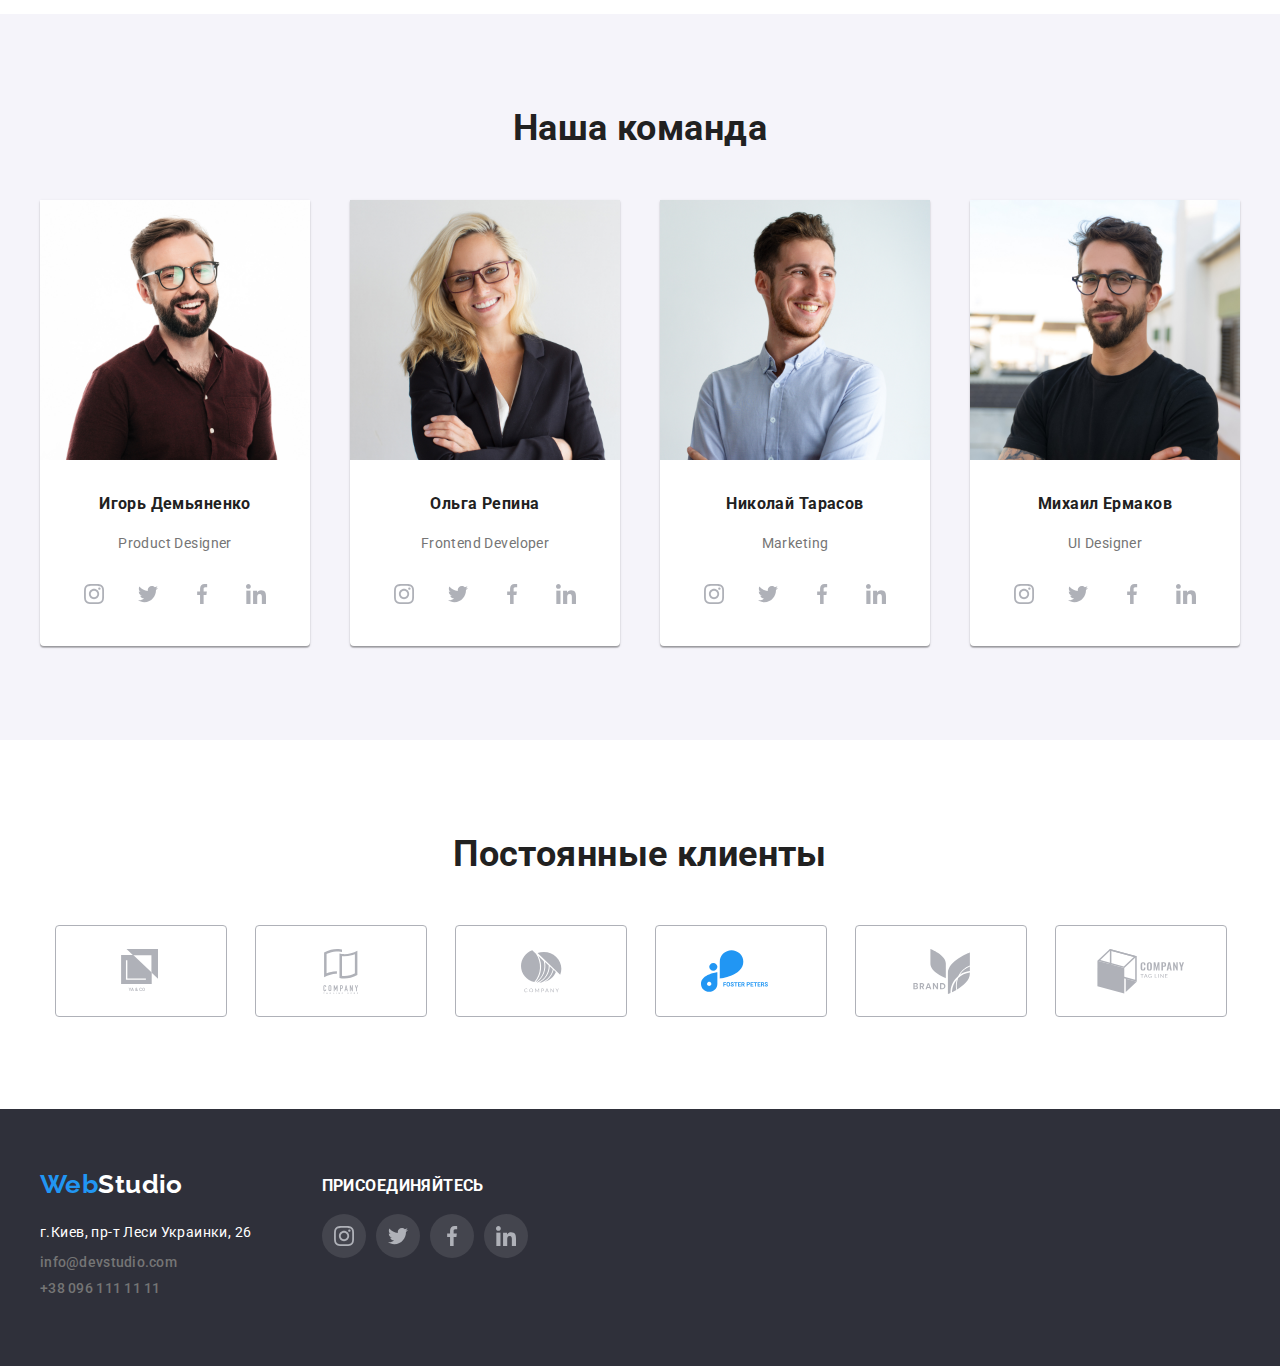
==== commit 75de9e60: "change advantages icons view" ====
--- a/index.html
+++ b/index.html
@@ -58,31 +58,39 @@
                 <!-- заголовок скроем -->
                 <h2 class=visually-hidden>Принципы работы</h2>
                 <ul class="advantages-list">
-                    <li class="item">                       
-                        <svg class="svg-icon" width="70px" height="70px">
-                            <use href="./images/sprite.svg#icon-antenna"></use>
-                        </svg>                        
+                    <li class="item details-attantion">
+                        <div class="svg-advantages">                      
+                            <svg class="svg-icon" width="70px" height="70px">
+                                <use href="./images/sprite.svg#icon-antenna"></use>
+                            </svg>
+                        </div>
                         <h3>Внимание к деталям</h3>
                         <p>Идейные соображения, а также начало повседневной работы по формированию позиции.</p>
                     </li>
-                    <li class="item">
-                        <svg class="svg-icon" width="70px" height="70px">
-                            <use href="./images/sprite.svg#icon-clock"></use>
-                        </svg>
+                    <li class="item punctuality">
+                        <div class="svg-advantages">
+                            <svg class="svg-icon" width="70px" height="70px">
+                                <use href="./images/sprite.svg#icon-clock"></use>
+                            </svg>
+                        </div>
                         <h3>Пунктуальность</h3>
                         <p>Задача организации, в особенности же рамки и место обучения кадров влечет за собой.</p>
                     </li>
-                    <li class="item">
-                        <svg class="svg-icon" width="70px" height="70px">
-                            <use href="./images/sprite.svg#icon-diagram"></use>
-                        </svg>
+                    <li class="item planning">
+                        <div class="svg-advantages">
+                            <svg class="svg-icon" width="70px" height="70px">
+                                <use href="./images/sprite.svg#icon-diagram"></use>
+                            </svg>
+                        </div class="svg-advantages">
                         <h3>Планирование</h3>
                         <p>Равным образом консультация с широким активом в значительной степени обуславливает.</p>
                     </li>
-                    <li class="item">
-                        <svg class="svg-icon" width="70px" height="70px">
-                            <use href="./images/sprite.svg#icon-astronaut"></use>
-                        </svg>
+                    <li class="item tech">
+                        <div class="svg-advantages">
+                            <svg class="svg-icon" width="70px" height="70px">
+                                <use href="./images/sprite.svg#icon-astronaut"></use>
+                            </svg>
+                        </div>
                         <h3>Современные технологии</h3>
                         <p>Значимость этих проблем настолько очевидна, что реализация плановых заданий.</p>
                     </li>
--- a/css/main.css
+++ b/css/main.css
@@ -220,7 +220,7 @@
 .advantages li:last-child {
   margin-right: 0;
 }
-/*задаем ширину блока преимуществ*/
+/*задаем ширину пунктам преимуществ*/
 .advantages li {
   width: 270px;
 }
@@ -235,6 +235,16 @@
 .group p {
   line-height: 1.7;
   color: var(--secondary-font-color);
+}
+.svg-advantages {
+  width:270px;
+  height:120px;
+  background-color: var(--background-color);
+  margin-bottom: 30px;
+  display: flex;
+  justify-content: center;
+  align-items: center;
+  border-radius: 4px;
 }
 /* секция Occupation */
 .occupation {
@@ -308,7 +318,20 @@
 .customers {
   padding-top: 94px;
 }
-
+.customers-link svg {
+  height: 45px;
+  fill: #afb1b8;
+}
+.customers-link:hover {
+  border: 1px solid var(--accent-color)
+}
+.customers-link:hover svg {
+  fill:var(--accent-color);
+}
+.customers-link:focus{
+  outline:none;
+  border:1px solid var(--accent-color);
+}
 /* Страница Portfolio */
 .portfolio {
   display: flex;
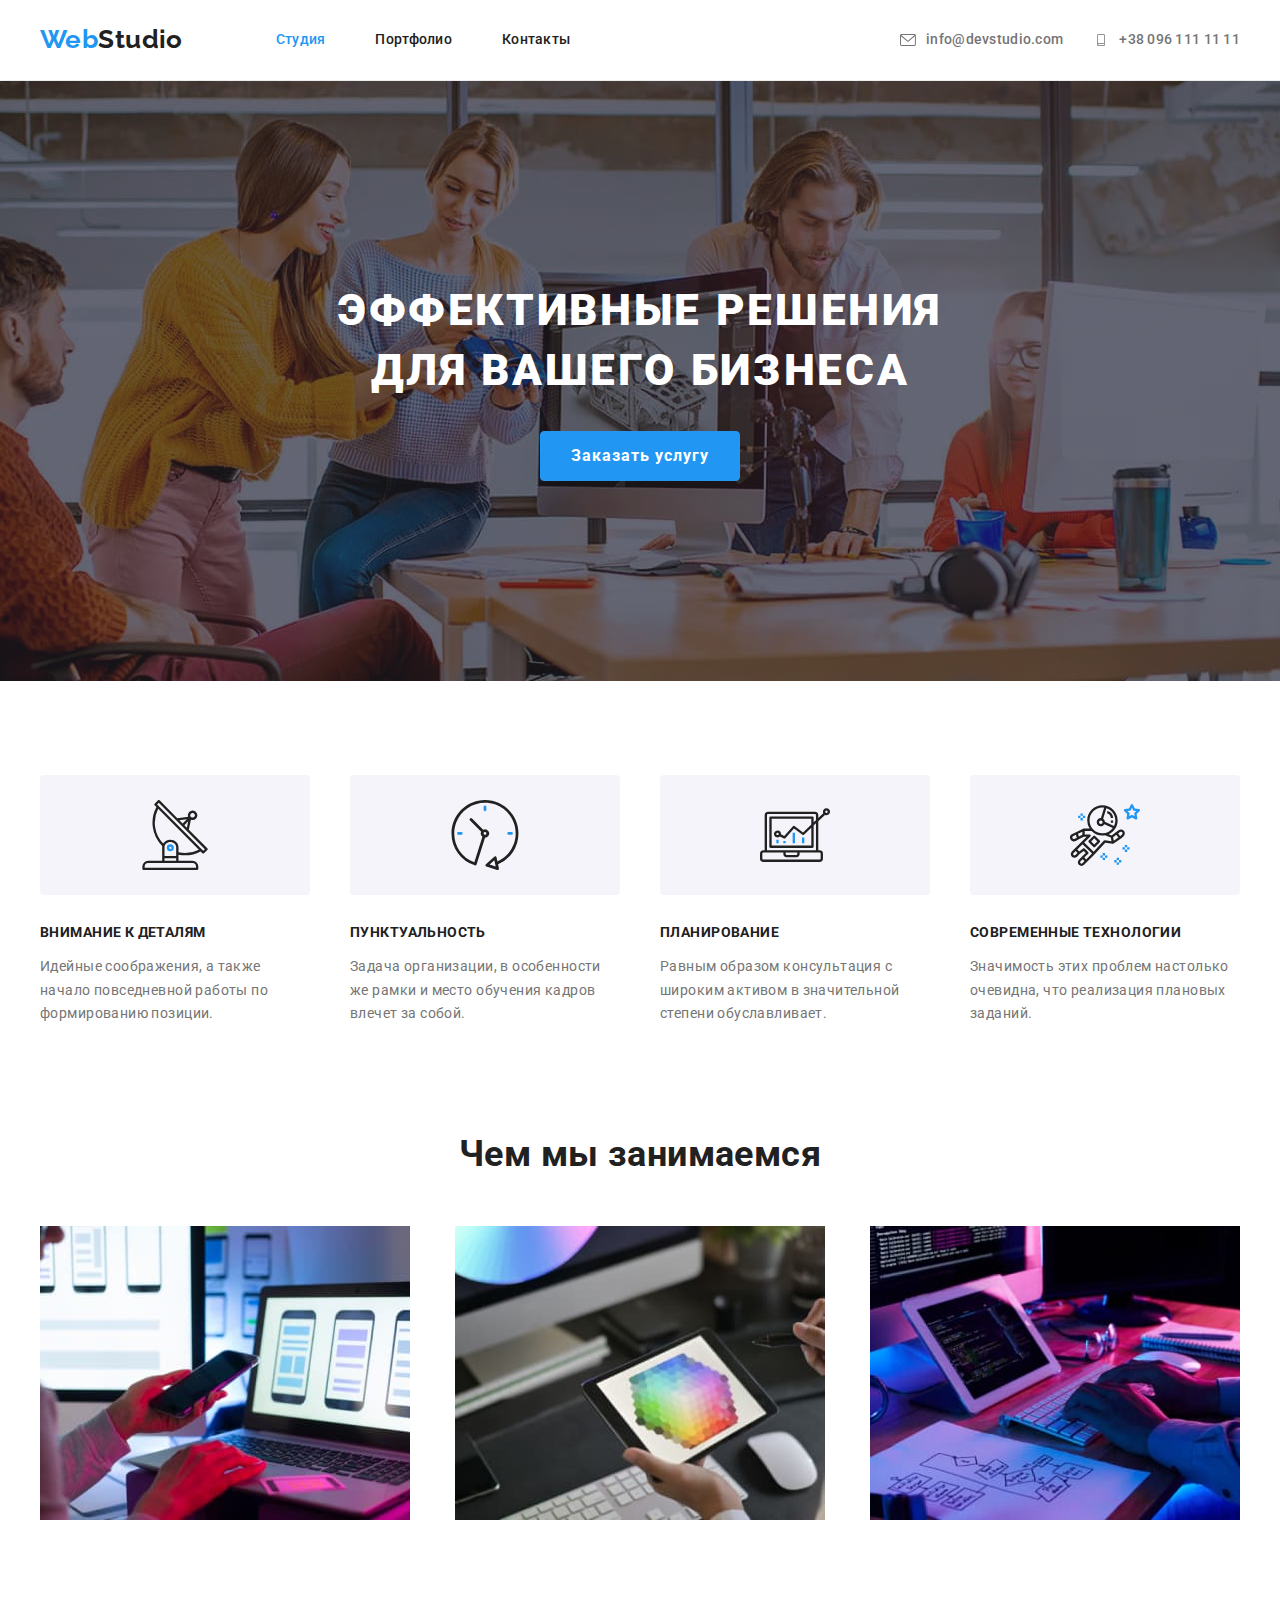
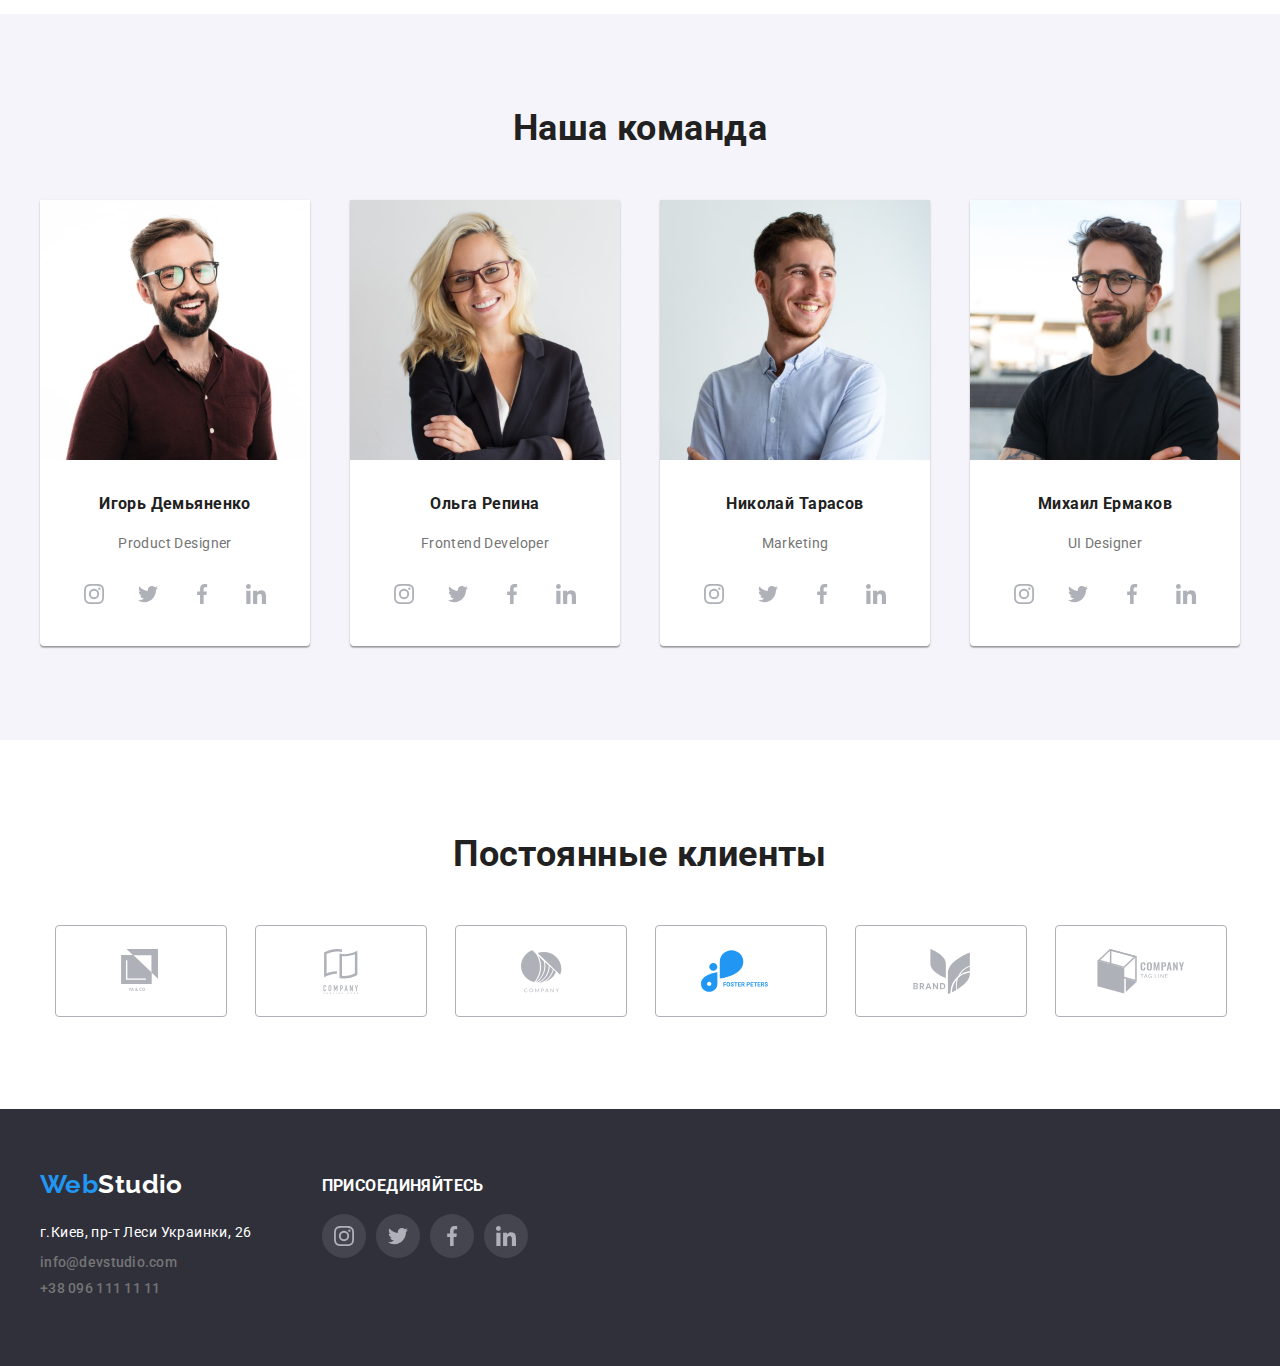
==== commit 6778976f: "correct hero background image" ====
--- a/index.html
+++ b/index.html
@@ -127,28 +127,28 @@
                             <ul class="group-social">
                                 <li class="social-link"> 
                                     <a href="#" class="icon">
-                                        <svg>
+                                        <svg width="20px" height="20px">
                                             <use href="./images/sprite.svg#icon-instagram"></use>
                                         </svg>
                                     </a>
                                 </li>
                                 <li class="social-link">
                                     <a href="#" class="icon">
-                                        <svg>
+                                        <svg width="20px" height="20px">
                                             <use href="./images/sprite.svg#icon-twitter"></use>
                                         </svg>
                                     </a>
                                 </li>
                                 <li class="social-link">
                                     <a href="#" class="icon">
-                                        <svg>
+                                        <svg width="20px" height="20px">
                                             <use href="./images/sprite.svg#icon-facebook"></use>
                                         </svg>
                                     </a>
                                 </li>
                                 <li class="social-link">
                                     <a href="#" class="icon">
-                                        <svg>
+                                        <svg width="20px" height="20px">
                                             <use href="./images/sprite.svg#icon-linkedin"></use>
                                         </svg>
                                     </a>
@@ -164,28 +164,28 @@
                             <ul class="group-social">
                                 <li class="social-link">
                                     <a href="#" class="icon">
-                                        <svg>
+                                        <svg width="20px" height="20px">
                                             <use href="./images/sprite.svg#icon-instagram"></use>
                                         </svg>
                                     </a>
                                 </li>
                                 <li class="social-link">
                                     <a href="#" class="icon">
-                                        <svg>
+                                        <svg width="20px" height="20px">
                                             <use href="./images/sprite.svg#icon-twitter"></use>
                                         </svg>
                                     </a>
                                 </li>
                                 <li class="social-link">
                                     <a href="#" class="icon">
-                                        <svg>
+                                        <svg width="20px" height="20px">
                                             <use href="./images/sprite.svg#icon-facebook"></use>
                                         </svg>
                                     </a>
                                 </li>
                                 <li class="social-link">
                                     <a href="#" class="icon">
-                                        <svg>
+                                        <svg width="20px" height="20px">
                                             <use href="./images/sprite.svg#icon-linkedin"></use>
                                         </svg>
                                     </a>
@@ -201,28 +201,28 @@
                             <ul class="group-social">
                                 <li class="social-link">
                                     <a href="#" class="icon">
-                                        <svg>
+                                        <svg width="20px" height="20px">
                                             <use href="./images/sprite.svg#icon-instagram"></use>
                                         </svg>
                                     </a>
                                 </li>
                                 <li class="social-link">
                                     <a href="#" class="icon">
-                                        <svg>
+                                        <svg width="20px" height="20px">
                                             <use href="./images/sprite.svg#icon-twitter"></use>
                                         </svg>
                                     </a>
                                 </li>
                                 <li class="social-link">
                                     <a href="#" class="icon">
-                                        <svg>
+                                        <svg width="20px" height="20px">
                                             <use href="./images/sprite.svg#icon-facebook"></use>
                                         </svg>
                                     </a>
                                 </li>
                                 <li class="social-link">
                                     <a href="#" class="icon">
-                                        <svg>
+                                        <svg width="20px" height="20px">
                                             <use href="./images/sprite.svg#icon-linkedin"></use>
                                         </svg>
                                     </a>
@@ -238,28 +238,28 @@
                             <ul class="group-social">
                                 <li class="social-link">
                                     <a href="#" class="icon">
-                                        <svg>
+                                        <svg width="20px" height="20px">
                                             <use href="./images/sprite.svg#icon-instagram"></use>
                                         </svg>
                                     </a>
                                 </li>
                                 <li class="social-link">
                                     <a href="#" class="icon">
-                                        <svg>
+                                        <svg width="20px" height="20px">
                                             <use href="./images/sprite.svg#icon-twitter"></use>
                                         </svg>
                                     </a>
                                 </li>
                                 <li class="social-link">
                                     <a href="#" class="icon">
-                                        <svg>
+                                        <svg width="20px" height="20px">
                                             <use href="./images/sprite.svg#icon-facebook"></use>
                                         </svg>
                                     </a>
                                 </li>
                                 <li class="social-link">
                                     <a href="#" class="icon">
-                                        <svg>
+                                        <svg width="20px" height="20px">
                                             <use href="./images/sprite.svg#icon-linkedin"></use>
                                         </svg>
                                     </a>
@@ -344,28 +344,28 @@
                 <ul class="footer-social-link">
                     <li class="social-link">
                         <a href="#" class="icon">
-                            <svg>
+                            <svg width="20px" height="20px">
                                 <use href="./images/sprite.svg#icon-instagram"></use>
                             </svg>
                         </a>
                     </li>
                     <li class="social-link">
                         <a href="#" class="icon">
-                            <svg>
+                            <svg width="20px" height="20px">
                                 <use href="./images/sprite.svg#icon-twitter"></use>
                             </svg>
                         </a>
                     </li>
                     <li class="social-link">
                         <a href="#" class="icon">
-                            <svg>
+                            <svg width="20px" height="20px">
                                 <use href="./images/sprite.svg#icon-facebook"></use>
                             </svg>
                         </a>
                     </li>
                     <li class="social-link">
                         <a href="#" class="icon">
-                            <svg>
+                            <svg width="20px" height="20px">
                                 <use href="./images/sprite.svg#icon-linkedin"></use>
                             </svg>
                         </a>
--- a/css/main.css
+++ b/css/main.css
@@ -170,19 +170,21 @@
 }
 /*Блок Герой - он такой! Кто мерял - тот знает*/
 .hero {
-  background-size: cover;
+  display: flex;
+  flex-direction: column;
+  align-items: center;
+  justify-content: center;
+  text-align: center;
+  max-width: 1600px;
+  height:600px;
+  margin: 0 auto;
+  background-color: var(--hero-background-color);
   background-position: center;
   background-image: linear-gradient(
       rgba(47, 48, 58, 0.4),
       rgba(47, 48, 58, 0.4)
     ),
-    url(../images/hero.jpg);
-  text-align: center;
-  height: 600px;
-  display: flex;
-  box-sizing: border-box;
-  padding-top: 200px;
-  padding-bottom: 200px;
+    url(../images/hero.jpg)
 }
 /*Геройская кнопка*/
 .button,
@@ -479,8 +481,6 @@
   height: 100%;
 }
 .social-link svg {
-  width: 20px;
-  height: 20px;
   fill: #afb1b8;
 }
 .social-link:hover {
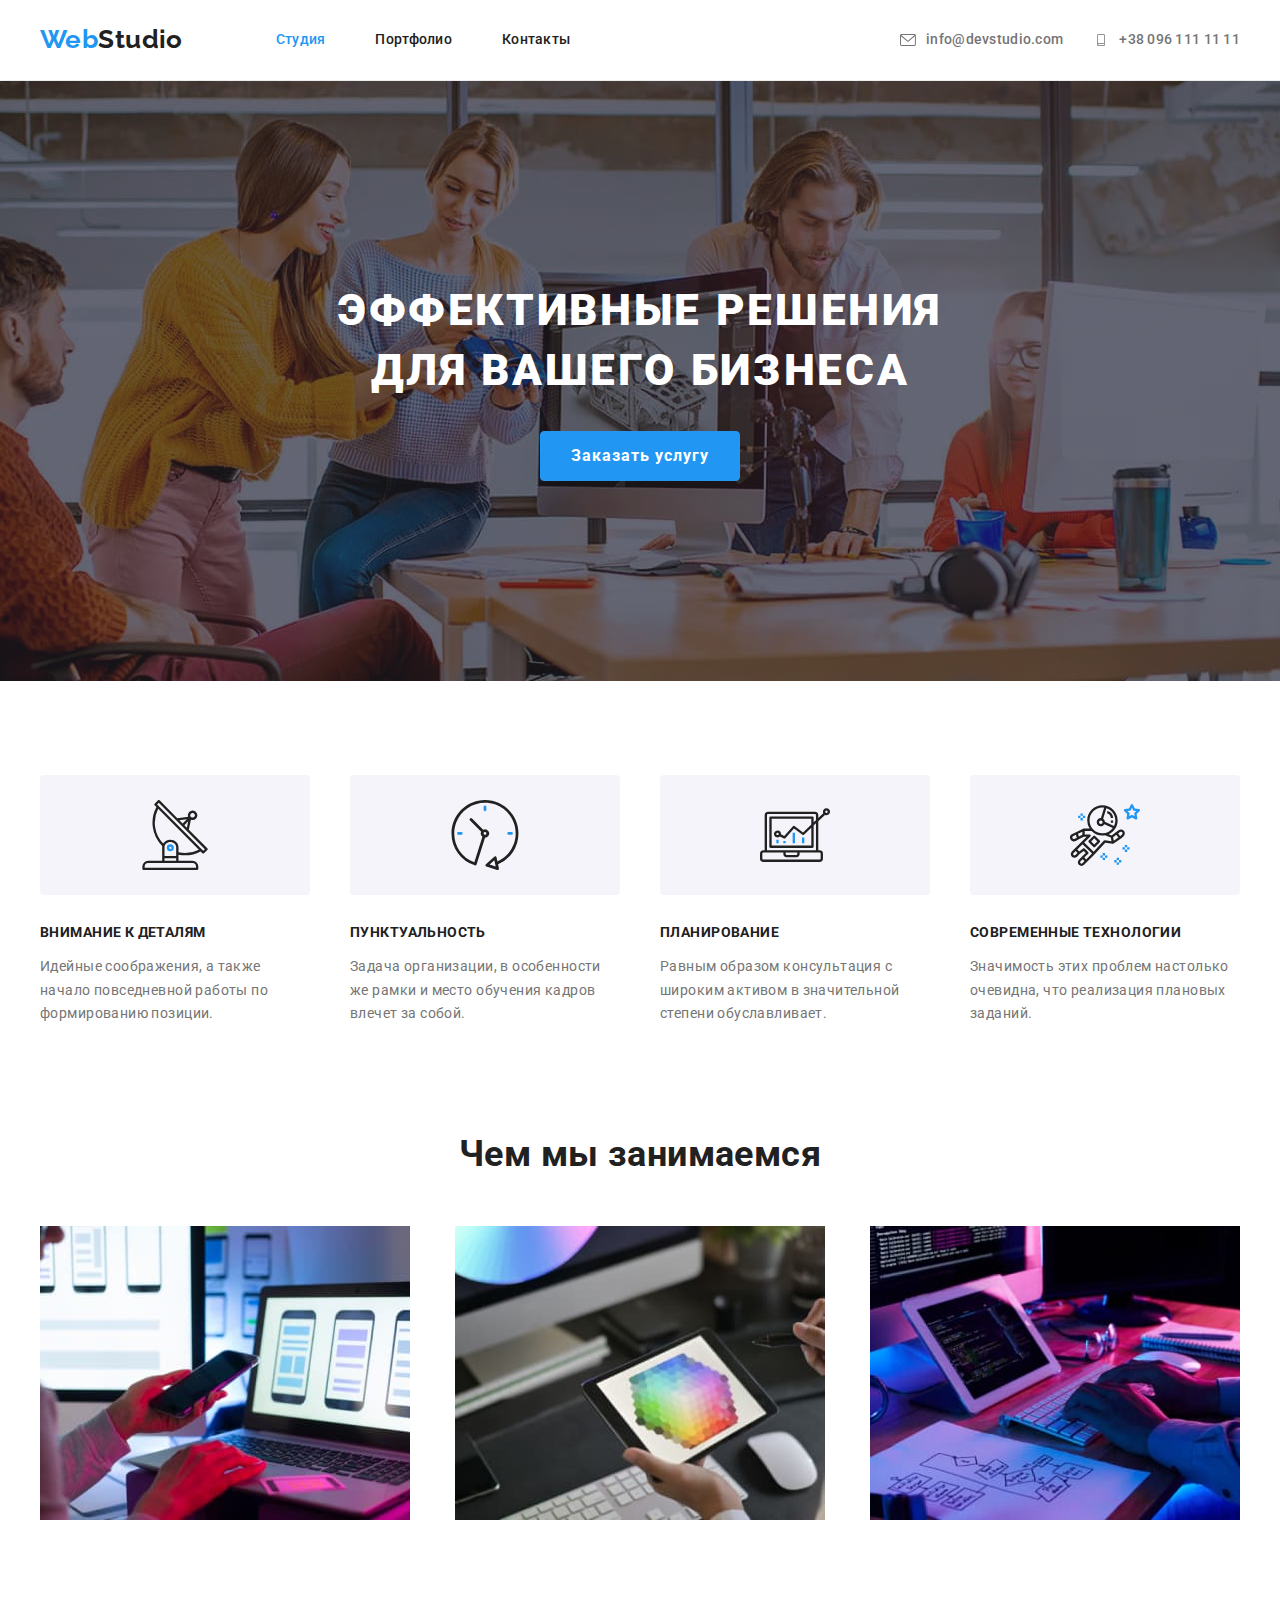
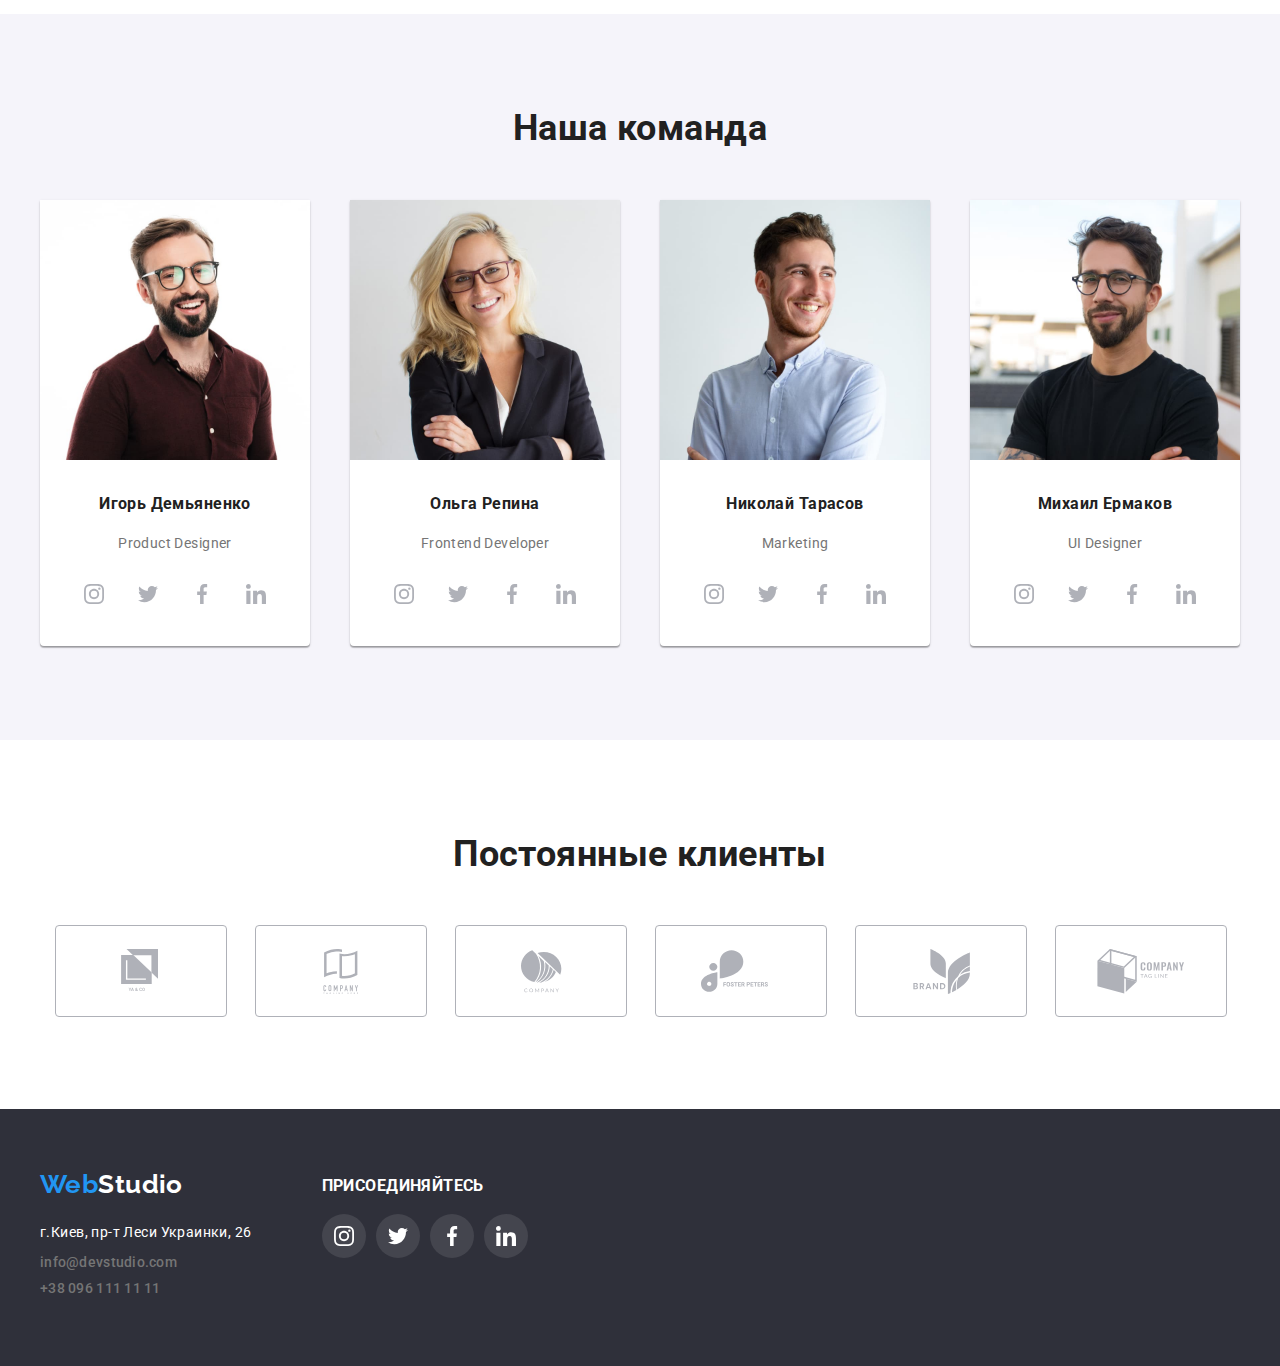
==== commit 29f30764: "add color and fill on hover" ====
--- a/index.html
+++ b/index.html
@@ -351,7 +351,7 @@
                     </li>
                     <li class="social-link">
                         <a href="#" class="icon">
-                            <svg width="20px" height="20px">
+                             <svg width="20px" height="20px">
                                 <use href="./images/sprite.svg#icon-twitter"></use>
                             </svg>
                         </a>
--- a/css/main.css
+++ b/css/main.css
@@ -176,15 +176,16 @@
   justify-content: center;
   text-align: center;
   max-width: 1600px;
-  height:600px;
+  height: 600px;
   margin: 0 auto;
   background-color: var(--hero-background-color);
   background-position: center;
+  background-size: cover;
   background-image: linear-gradient(
       rgba(47, 48, 58, 0.4),
       rgba(47, 48, 58, 0.4)
     ),
-    url(../images/hero.jpg)
+    url(../images/hero.jpg);
 }
 /*Геройская кнопка*/
 .button,
@@ -239,8 +240,8 @@
   color: var(--secondary-font-color);
 }
 .svg-advantages {
-  width:270px;
-  height:120px;
+  width: 270px;
+  height: 120px;
   background-color: var(--background-color);
   margin-bottom: 30px;
   display: flex;
@@ -325,14 +326,17 @@
   fill: #afb1b8;
 }
 .customers-link:hover {
-  border: 1px solid var(--accent-color)
+  border: 1px solid var(--accent-color);
 }
 .customers-link:hover svg {
-  fill:var(--accent-color);
-}
-.customers-link:focus{
-  outline:none;
-  border:1px solid var(--accent-color);
+  fill: var(--accent-color);
+}
+.customers-link:focus {
+  outline: none;
+  border: 1px solid var(--accent-color);
+}
+.customers-link:focus svg {
+  fill: var(--accent-color);
 }
 /* Страница Portfolio */
 .portfolio {
@@ -363,6 +367,13 @@
   border-color: transparent;
   color: var(--second-accent-color);
   cursor: pointer;
+  box-shadow: 0px 3px 1px rgba(0, 0, 0, 0.1), 0px 1px 2px rgba(0, 0, 0, 0.08),
+    0px 2px 2px rgba(0, 0, 0, 0.12);
+}
+.filter-panel button:focus {
+  background-color: var(--accent-color);
+  color: var(--second-accent-color);
+  outline: none;
   box-shadow: 0px 3px 1px rgba(0, 0, 0, 0.1), 0px 1px 2px rgba(0, 0, 0, 0.08),
     0px 2px 2px rgba(0, 0, 0, 0.12);
 }
@@ -417,6 +428,14 @@
   margin-left: 24px;
   margin-bottom: 20px;
 }
+.project-link {
+  display: inline-block;
+}
+.project-link:focus {
+  outline-color: var(--accent-color);
+  box-shadow: 0px 1px 1px rgb(0 0 0 / 12%), 0px 4px 4px rgb(0 0 0 / 6%),
+    1px 4px 6px rgb(0 0 0 / 16%);
+}
 
 /* блок footer */
 footer {
@@ -483,8 +502,13 @@
 .social-link svg {
   fill: #afb1b8;
 }
-.social-link:hover {
+.social-link:hover,
+.social-link:focus {
   background-color: var(--accent-color);
+}
+.social-link:hover svg,
+.social-link:focus svg {
+  fill: #ffffff;
 }
 .mail svg {
   width: 16px;
@@ -492,12 +516,33 @@
   fill: var(--secondary-font-color);
   margin-right: 10px;
 }
+.mail:hover svg {
+  fill: var(--accent-color);
+}
+.mail:focus {
+  outline: none;
+  color: var(--accent-color);
+}
+.mail:focus svg {
+  fill: var(--accent-color);
+}
 .mobile svg {
   width: 16px;
   height: 12px;
   fill: var(--secondary-font-color);
   margin-right: 10px;
 }
+.mobile:hover svg {
+  fill: var(--accent-color);
+}
+.mobile:focus {
+  outline: none;
+  color: var(--accent-color);
+}
+.mobile:focus svg {
+  fill: var(--accent-color);
+}
+
 .footer-flex {
   display: flex;
 }
